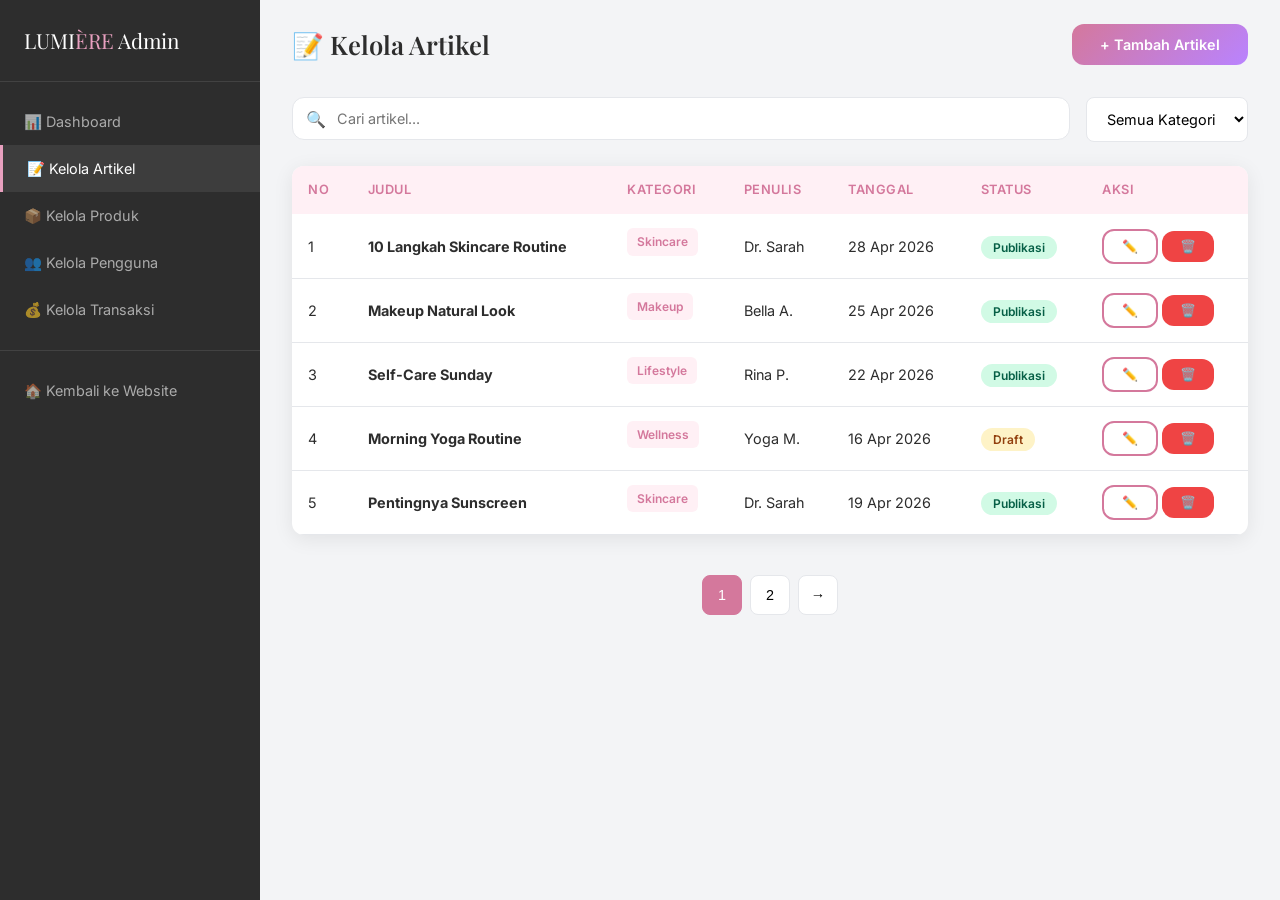
==== admin/manage-articles.html @ 031a207d "page admin artikel, product, transasksi, user" ====
<!DOCTYPE html>
<html lang="id">
<head>
  <meta charset="UTF-8">
  <meta name="viewport" content="width=device-width, initial-scale=1.0">
  <title>Kelola Artikel - LUMIÈRE Admin</title>
  <link rel="stylesheet" href="../css/style.css">
</head>
<body>
  <div class="admin-layout">
    <aside class="sidebar">
      <div class="sidebar-logo">LUMI<span>ÈRE</span> Admin</div>
      <ul class="sidebar-menu">
        <li><a href="dashboard.html">📊 Dashboard</a></li>
        <li><a href="manage-articles.html" class="active">📝 Kelola Artikel</a></li>
        <li><a href="manage-products.html">📦 Kelola Produk</a></li>
        <li><a href="manage-users.html">👥 Kelola Pengguna</a></li>
        <li><a href="manage-transactions.html">💰 Kelola Transaksi</a></li>
        <li class="logout"><a href="../index.html">🏠 Kembali ke Website</a></li>
      </ul>
    </aside>
    <main class="admin-main">
      <div class="admin-topbar">
        <h1>📝 Kelola Artikel</h1>
        <button class="btn btn-primary" onclick="openModal('articleModal')">+ Tambah Artikel</button>
      </div>

      <div class="flex gap-16 mb-24 flex-wrap">
        <div class="search-bar flex-1 max-w-100"><input type="text" placeholder="Cari artikel..."></div>
        <select class="form-control w-auto" title="Filter Kategori"><option>Semua Kategori</option><option>Skincare</option><option>Makeup</option><option>Lifestyle</option><option>Wellness</option></select>
      </div>

      <div class="table-wrap">
        <table>
          <thead><tr><th>No</th><th>Judul</th><th>Kategori</th><th>Penulis</th><th>Tanggal</th><th>Status</th><th>Aksi</th></tr></thead>
          <tbody>
            <tr class="searchable"><td>1</td><td><strong>10 Langkah Skincare Routine</strong></td><td><span class="card-tag">Skincare</span></td><td>Dr. Sarah</td><td>28 Apr 2026</td><td><span class="status status-success">Publikasi</span></td><td><button class="btn btn-sm btn-secondary" onclick="openModal('articleModal')">✏️</button> <button class="btn btn-sm btn-danger">🗑️</button></td></tr>
            <tr class="searchable"><td>2</td><td><strong>Makeup Natural Look</strong></td><td><span class="card-tag">Makeup</span></td><td>Bella A.</td><td>25 Apr 2026</td><td><span class="status status-success">Publikasi</span></td><td><button class="btn btn-sm btn-secondary" onclick="openModal('articleModal')">✏️</button> <button class="btn btn-sm btn-danger">🗑️</button></td></tr>
            <tr class="searchable"><td>3</td><td><strong>Self-Care Sunday</strong></td><td><span class="card-tag">Lifestyle</span></td><td>Rina P.</td><td>22 Apr 2026</td><td><span class="status status-success">Publikasi</span></td><td><button class="btn btn-sm btn-secondary" onclick="openModal('articleModal')">✏️</button> <button class="btn btn-sm btn-danger">🗑️</button></td></tr>
            <tr class="searchable"><td>4</td><td><strong>Morning Yoga Routine</strong></td><td><span class="card-tag">Wellness</span></td><td>Yoga M.</td><td>16 Apr 2026</td><td><span class="status status-warning">Draft</span></td><td><button class="btn btn-sm btn-secondary" onclick="openModal('articleModal')">✏️</button> <button class="btn btn-sm btn-danger">🗑️</button></td></tr>
            <tr class="searchable"><td>5</td><td><strong>Pentingnya Sunscreen</strong></td><td><span class="card-tag">Skincare</span></td><td>Dr. Sarah</td><td>19 Apr 2026</td><td><span class="status status-success">Publikasi</span></td><td><button class="btn btn-sm btn-secondary" onclick="openModal('articleModal')">✏️</button> <button class="btn btn-sm btn-danger">🗑️</button></td></tr>
          </tbody>
        </table>
      </div>
      <div class="pagination"><button class="page-btn active">1</button><button class="page-btn">2</button><button class="page-btn">→</button></div>
    </main>
  </div>

  <!-- Modal -->
  <div class="modal-overlay" id="articleModal">
    <div class="modal">
      <div class="modal-header"><h3>Tambah / Edit Artikel</h3><button class="modal-close" onclick="closeModal('articleModal')">×</button></div>
      <div class="form-group"><label>Judul Artikel</label><input type="text" class="form-control" placeholder="Masukkan judul artikel"></div>
      <div class="form-group"><label>Kategori</label><select class="form-control" title="Pilih kategori artikel"><option>Skincare</option><option>Makeup</option><option>Lifestyle</option><option>Wellness</option></select></div>
      <div class="form-group"><label>Konten</label><textarea class="form-control" rows="6" placeholder="Tulis konten artikel..."></textarea></div>
      <div class="form-group"><label>Gambar Cover</label><input type="file" class="form-control" title="Pilih gambar cover"></div>
      <div class="form-group"><label>Status</label><select class="form-control" title="Pilih status artikel"><option>Publikasi</option><option>Draft</option></select></div>
      <div class="flex gap-12 justify-end"><button class="btn btn-secondary" onclick="closeModal('articleModal')">Batal</button><button class="btn btn-primary" onclick="closeModal('articleModal');showToast('Artikel berhasil disimpan!')">Simpan</button></div>
    </div>
  </div>

  <script src="../js/main.js"></script>
</body>
</html>
---- css/style.css ----
@import url('https://fonts.googleapis.com/css2?family=Playfair+Display:wght@400;500;600;700&family=Inter:wght@300;400;500;600;700&display=swap');

:root {
  --pink: #E8A0BF; --pink-light: #FFF0F5; --pink-dark: #D4789C;
  --mauve: #B983FF; --mauve-light: #E8D5FF;
  --gold: #D4A574; --gold-light: #F5E6D3;
  --cream: #FFF8F5; --white: #FFFFFF;
  --dark: #2D2D2D; --gray: #6B7280; --gray-light: #F3F4F6; --border: #E5E7EB;
  --font-heading: 'Playfair Display', serif;
  --font-body: 'Inter', sans-serif;
  --shadow: 0 4px 20px rgba(0,0,0,0.08);
  --shadow-lg: 0 10px 40px rgba(0,0,0,0.12);
  --radius: 12px; --radius-sm: 8px;
  --transition: all 0.3s ease;
}

* { margin:0; padding:0; box-sizing:border-box; }
html { scroll-behavior:smooth; }
body { font-family:var(--font-body); color:var(--dark); background:var(--cream); line-height:1.6; }
a { text-decoration:none; color:inherit; }
img { max-width:100%; display:block; }
h1,h2,h3,h4 { font-family:var(--font-heading); font-weight:600; line-height:1.3; }
.container { max-width:1200px; margin:0 auto; padding:0 20px; }

/* NAVBAR */
.navbar { background:rgba(255,255,255,0.95); -webkit-backdrop-filter:blur(10px); backdrop-filter:blur(10px); position:sticky; top:0; z-index:1000; border-bottom:1px solid var(--border); padding:16px 0; transition:var(--transition); }
.navbar .container { display:flex; align-items:center; justify-content:space-between; }
.nav-logo { font-family:var(--font-heading); font-size:1.6rem; font-weight:700; color:var(--pink-dark); }
.nav-logo span { color:var(--mauve); }
.nav-links { display:flex; gap:28px; align-items:center; list-style:none; }
.nav-links a { font-size:0.9rem; font-weight:500; color:var(--gray); transition:var(--transition); position:relative; }
.nav-links a:hover, .nav-links a.active { color:var(--pink-dark); }
.nav-links a.active::after { content:''; position:absolute; bottom:-4px; left:0; width:100%; height:2px; background:var(--pink-dark); border-radius:2px; }
.nav-actions { display:flex; gap:16px; align-items:center; }
.nav-cart { position:relative; font-size:1.2rem; cursor:pointer; }
.nav-cart .badge { position:absolute; top:-8px; right:-8px; background:var(--pink-dark); color:#fff; font-size:0.65rem; width:18px; height:18px; border-radius:50%; display:flex; align-items:center; justify-content:center; }
.hamburger { display:none; flex-direction:column; gap:5px; cursor:pointer; background:none; border:none; margin-right:16px; }
.hamburger span { width:24px; height:2px; background:var(--dark); transition:var(--transition); }

/* BUTTONS */
.btn { display:inline-flex; align-items:center; gap:8px; padding:12px 28px; border-radius:var(--radius); font-family:var(--font-body); font-size:0.9rem; font-weight:600; cursor:pointer; transition:var(--transition); border:none; }
.btn-primary { background:linear-gradient(135deg,var(--pink-dark),var(--mauve)); color:#fff; }
.btn-primary:hover { transform:translateY(-2px); box-shadow:0 8px 25px rgba(212,120,156,0.4); }
.btn-secondary { background:var(--white); color:var(--pink-dark); border:2px solid var(--pink-dark); }
.btn-secondary:hover { background:var(--pink-light); }
.btn-gold { background:linear-gradient(135deg,var(--gold),#C4956A); color:#fff; }
.btn-gold:hover { transform:translateY(-2px); box-shadow:0 8px 25px rgba(212,165,116,0.4); }
.btn-sm { padding:8px 18px; font-size:0.8rem; }
.btn-danger { background:#EF4444; color:#fff; }
.btn-danger:hover { background:#DC2626; }

/* SECTION COMMON */
.section { padding:80px 0; }
.section-header { text-align:center; margin-bottom:50px; }
.section-header h2 { font-size:2.2rem; margin-bottom:12px; }
.section-header p { color:var(--gray); max-width:600px; margin:0 auto; }
.section-header .line { width:60px; height:3px; background:linear-gradient(90deg,var(--pink-dark),var(--mauve)); margin:16px auto 0; border-radius:3px; }

/* LANDING PAGE / HERO */
.hero { padding:80px 0; background:linear-gradient(135deg,var(--pink-light) 0%,var(--white) 50%,var(--mauve-light) 100%); position:relative; overflow:hidden; }
.hero .container { display:flex; align-items:center; gap:60px; }
.hero-content { flex:1; }
.hero-badge { display:inline-block; background:var(--gold-light); color:var(--gold); padding:6px 16px; border-radius:20px; font-size:0.8rem; font-weight:600; margin-bottom:20px; }
.hero h1 { font-size:3.2rem; margin-bottom:16px; }
.hero h1 span { color:var(--pink-dark); }
.hero p { color:var(--gray); font-size:1.05rem; margin-bottom:32px; max-width:480px; }
.hero-btns { display:flex; gap:16px; }
.hero-image { flex:1; position:relative; }
.hero-image img { border-radius:20px; box-shadow:var(--shadow-lg); }
.hero-float { position:absolute; background:var(--white); padding:14px 20px; border-radius:var(--radius); box-shadow:var(--shadow); animation:float 3s ease-in-out infinite; }
.hero-float.f1 { top:20px; right:-20px; }
.hero-float.f2 { bottom:30px; left:-20px; animation-delay:1.5s; }

@keyframes float { 0%,100%{transform:translateY(0)} 50%{transform:translateY(-10px)} }

/* LANDING PAGE / KATEGORI */
.card-center { text-align: center; padding: 32px 20px; }
.card-icon-xl { font-size: 2.5rem; margin-bottom: 12px; }

/* LANDING PAGE / PRODUK UNGGULAN */
.flex-between-center { display: flex; justify-content: space-between; align-items: center; margin-top: 12px; }

/* LANDING PAGE / ARTIKEL TERBARU */
.flex-between-gray { display: flex; justify-content: space-between; color: var(--gray); font-size: 0.8rem; margin-top: 8px; }

/* LANDING PAGE / BLOK UMUM */
.bg-white { background: var(--white); }
.text-pink { color: var(--pink); }

/* LANDING PAGE / PROMO BANNER */
.promo-banner { background: linear-gradient(135deg, var(--pink-dark), var(--mauve)); color: #fff; text-align: center; }
.promo-banner-title { color: #fff; font-size: 2.4rem; margin-bottom: 12px; }
.promo-banner-text { color: rgba(255,255,255,0.85); max-width: 500px; margin: 0 auto 28px; font-size: 1.05rem; }

/* LANDING PAGE / NEWSLETTER */
.newsletter-form { display: flex; gap: 12px; max-width: 480px; margin: 0 auto; }
.newsletter-copy { color: var(--gray); max-width: 460px; margin: 12px auto 28px; }

/* CARDS */
.card { background:var(--white); border-radius:var(--radius); overflow:hidden; box-shadow:var(--shadow); transition:var(--transition); }
.card:hover { transform:translateY(-6px); box-shadow:var(--shadow-lg); }
.card-img { width:100%; height:220px; object-fit:cover; }
.card-body { padding:20px; }
.card-tag { display:inline-block; background:var(--pink-light); color:var(--pink-dark); padding:4px 10px; border-radius:6px; font-size:0.75rem; font-weight:600; margin-bottom:8px; }
.card-title { font-size:1.1rem; margin-bottom:8px; }
.card-text { color:var(--gray); font-size:0.85rem; margin-bottom:12px; }
.card-price { font-family:var(--font-heading); font-size:1.2rem; color:var(--pink-dark); font-weight:700; }
.card-price .old { text-decoration:line-through; color:var(--gray); font-size:0.9rem; font-weight:400; margin-left:8px; }

/* GRID */
.grid-2 { display:grid; grid-template-columns:repeat(2,1fr); gap:24px; }
.grid-3 { display:grid; grid-template-columns:repeat(3,1fr); gap:24px; }
.grid-4 { display:grid; grid-template-columns:repeat(4,1fr); gap:24px; }

/* FOOTER */
.footer { background:var(--dark); color:rgba(255,255,255,0.7); padding:60px 0 30px; }
.footer-grid { display:grid; grid-template-columns:2fr 1fr 1fr 1fr; gap:40px; margin-bottom:40px; }
.footer-brand { font-family:var(--font-heading); font-size:1.4rem; color:#fff; margin-bottom:12px; }
.footer h4 { color:#fff; margin-bottom:16px; font-size:1rem; }
.footer ul { list-style:none; }
.footer ul li { margin-bottom:10px; }
.footer ul a { transition:var(--transition); font-size:0.9rem; }
.footer ul a:hover { color:var(--pink); }
.footer-bottom { border-top:1px solid rgba(255,255,255,0.1); padding-top:24px; text-align:center; font-size:0.85rem; }

/* CATEGORY PILLS */
.categories { display:flex; gap:12px; flex-wrap:wrap; margin-bottom:32px; justify-content:center; }
.cat-pill { padding:8px 20px; border-radius:20px; border:1.5px solid var(--border); font-size:0.85rem; font-weight:500; cursor:pointer; transition:var(--transition); background:var(--white); }
.cat-pill:hover, .cat-pill.active { background:var(--pink-dark); color:#fff; border-color:var(--pink-dark); }

/* FORM ELEMENTS */
.form-group { margin-bottom:20px; }
.form-group label { display:block; font-size:0.85rem; font-weight:600; margin-bottom:6px; color:var(--dark); }
.form-control { width:100%; padding:12px 16px; border:1.5px solid var(--border); border-radius:var(--radius-sm); font-family:var(--font-body); font-size:0.9rem; transition:var(--transition); background:var(--white); }
.form-control:focus { outline:none; border-color:var(--pink-dark); box-shadow:0 0 0 3px rgba(212,120,156,0.15); }
textarea.form-control { min-height:120px; resize:vertical; }
select.form-control { cursor:pointer; }

/* TABLE */
.table-wrap { overflow-x:auto; background:var(--white); border-radius:var(--radius); box-shadow:var(--shadow); }
table { width:100%; border-collapse:collapse; }
thead { background:var(--pink-light); }
th { padding:14px 16px; text-align:left; font-size:0.8rem; font-weight:600; color:var(--pink-dark); text-transform:uppercase; letter-spacing:0.5px; }
td { padding:14px 16px; border-bottom:1px solid var(--border); font-size:0.9rem; }
tr:hover { background:var(--gray-light); }

/* BADGES / STATUS */
.status { padding:4px 12px; border-radius:20px; font-size:0.75rem; font-weight:600; }
.status-success { background:#D1FAE5; color:#065F46; }
.status-warning { background:#FEF3C7; color:#92400E; }
.status-danger { background:#FEE2E2; color:#991B1B; }
.status-info { background:#DBEAFE; color:#1E40AF; }

/* BREADCRUMB */
.breadcrumb { display:flex; gap:8px; align-items:center; font-size:0.85rem; color:var(--gray); padding:20px 0; }
.breadcrumb a:hover { color:var(--pink-dark); }
.breadcrumb span { color:var(--pink-dark); font-weight:500; }

/* PAGINATION */
.pagination { display:flex; gap:8px; justify-content:center; margin-top:40px; }
.page-btn { width:40px; height:40px; display:flex; align-items:center; justify-content:center; border-radius:var(--radius-sm); border:1.5px solid var(--border); font-size:0.9rem; font-weight:500; cursor:pointer; transition:var(--transition); background:var(--white); }
.page-btn:hover, .page-btn.active { background:var(--pink-dark); color:#fff; border-color:var(--pink-dark); }

/* ADMIN LAYOUT */
.admin-layout { display:flex; min-height:100vh; }
.sidebar { width:260px; background:var(--dark); color:#fff; padding:24px 0; position:fixed; height:100vh; overflow-y:auto; }
.sidebar-logo { padding:0 24px 24px; font-family:var(--font-heading); font-size:1.3rem; border-bottom:1px solid rgba(255,255,255,0.1); }
.sidebar-logo span { color:var(--pink); }
.sidebar-menu { list-style:none; padding:16px 0; }
.sidebar-menu li a { display:flex; align-items:center; gap:12px; padding:12px 24px; color:rgba(255,255,255,0.6); font-size:0.9rem; transition:var(--transition); }
.sidebar-menu li a:hover, .sidebar-menu li a.active { color:#fff; background:rgba(255,255,255,0.08); border-left:3px solid var(--pink); }
.admin-main { flex:1; margin-left:260px; padding:24px 32px; background:var(--gray-light); min-height:100vh; }
.admin-topbar { display:flex; justify-content:space-between; align-items:center; margin-bottom:32px; }
.admin-topbar h1 { font-size:1.6rem; }

/* STAT CARDS */
.stat-card { background:var(--white); border-radius:var(--radius); padding:24px; box-shadow:var(--shadow); }
.stat-card .icon { width:48px; height:48px; border-radius:var(--radius-sm); display:flex; align-items:center; justify-content:center; font-size:1.3rem; margin-bottom:16px; }
.stat-card .icon.pink { background:var(--pink-light); color:var(--pink-dark); }
.stat-card .icon.mauve { background:var(--mauve-light); color:var(--mauve); }
.stat-card .icon.gold { background:var(--gold-light); color:var(--gold); }
.stat-card .icon.green { background:#D1FAE5; color:#065F46; }
.stat-card .value { font-family:var(--font-heading); font-size:1.8rem; font-weight:700; }
.stat-card .label { color:var(--gray); font-size:0.85rem; margin-top:4px; }

/* CART / CHECKOUT */
.cart-item { display:flex; gap:20px; align-items:center; background:var(--white); padding:20px; border-radius:var(--radius); margin-bottom:16px; box-shadow:var(--shadow); }
.cart-item img { width:100px; height:100px; object-fit:cover; border-radius:var(--radius-sm); }
.cart-info { flex:1; }
.cart-info h4 { margin-bottom:4px; }
.cart-info p { color:var(--gray); font-size:0.85rem; }
.cart-qty { display:flex; align-items:center; gap:12px; }
.cart-qty button { width:32px; height:32px; border-radius:50%; border:1.5px solid var(--border); background:var(--white); cursor:pointer; font-size:1rem; transition:var(--transition); }
.cart-qty button:hover { background:var(--pink-light); border-color:var(--pink-dark); }
.cart-remove { color:#EF4444; cursor:pointer; font-size:1.1rem; }

.order-summary { background:var(--white); border-radius:var(--radius); padding:28px; box-shadow:var(--shadow); position:sticky; top:100px; }
.order-summary h3 { margin-bottom:20px; }
.summary-row { display:flex; justify-content:space-between; padding:10px 0; font-size:0.9rem; }
.summary-row.total { border-top:2px solid var(--border); margin-top:8px; padding-top:16px; font-weight:700; font-size:1.1rem; }

/* SEARCH */
.search-bar { position:relative; max-width:400px; }
.search-bar input { width:100%; padding:12px 16px 12px 44px; border:1.5px solid var(--border); border-radius:var(--radius); font-family:var(--font-body); font-size:0.9rem; background:var(--white); }
.search-bar input:focus { outline:none; border-color:var(--pink-dark); }
.search-bar::before { content:'🔍'; position:absolute; left:14px; top:50%; transform:translateY(-50%); font-size:1rem; }

/* RATING */
.rating { color:#F59E0B; font-size:0.9rem; letter-spacing:2px; }

/* MODAL */
.modal-overlay { position:fixed; inset:0; background:rgba(0,0,0,0.5); z-index:2000; display:none; align-items:center; justify-content:center; }
.modal-overlay.show { display:flex; }
.modal { background:var(--white); border-radius:var(--radius); padding:32px; max-width:500px; width:90%; max-height:80vh; overflow-y:auto; }
.modal-header { display:flex; justify-content:space-between; align-items:center; margin-bottom:24px; }
.modal-close { background:none; border:none; font-size:1.5rem; cursor:pointer; color:var(--gray); }

/* TOAST */
.toast { position:fixed; top:24px; right:24px; background:var(--white); border-left:4px solid var(--pink-dark); padding:16px 24px; border-radius:var(--radius-sm); box-shadow:var(--shadow-lg); z-index:3000; transform:translateX(120%); transition:var(--transition); }
.toast.show { transform:translateX(0); }

/* DETAIL PRODUK / HELPERS UMUM */
.w-45 { width: 45%; }
.object-cover { object-fit: cover; }
.card-featured-body { padding: 32px; display: flex; flex-direction: column; justify-content: center; }
.d-none { display: none; }
.text-pink-dark { color: var(--pink-dark); }
.fs-08 { font-size: 0.8rem; }
.fw-600 { font-weight: 600; }
.mt-12 { margin-top: 12px; }
.mt-20 { margin-top: 20px; }
.mt-60 { margin-top: 60px; }
.ml-8 { margin-left: 8px; }
.mb-8 { margin-bottom: 8px; }
.p-16 { padding: 16px; }
.p-20 { padding: 20px; }
.checkout-grid { display: grid; grid-template-columns: 1fr 380px; gap: 32px; align-items: start; }
.grid-detail { display: grid; grid-template-columns: 1fr 1fr; gap: 48px; align-items: start; margin-top: 20px; }
.progress-steps { display: flex; justify-content: center; gap: 40px; margin: 24px 0 40px; }
.progress-step { text-align: center; }
.option-list { display: flex; flex-direction: column; gap: 12px; }
.option-card { display: flex; align-items: center; gap: 16px; padding: 16px; border: 2px solid var(--border); border-radius: var(--radius-sm); cursor: pointer; }
.option-card.active { border-color: var(--pink-dark); background: var(--pink-light); }
.option-radio { accent-color: var(--pink-dark); }
.checkout-summary-items { margin: 16px 0; padding: 12px 0; border-bottom: 1px solid var(--border); }
.checkout-summary-item { display: flex; gap: 12px; margin-bottom: 12px; }
.checkout-summary-item:last-child { margin-bottom: 0; }
.checkout-summary-item img { width: 50px; height: 50px; object-fit: cover; border-radius: 6px; }
.checkout-summary-title { font-size: 0.85rem; font-weight: 600; }
.checkout-summary-meta { font-size: 0.8rem; color: var(--gray); }
.detail-image { border-radius: var(--radius); width: 100%; box-shadow: var(--shadow); }
.thumbs-row { display: flex; gap: 12px; margin-top: 16px; }
.thumb-img { width: 80px; height: 80px; object-fit: cover; border-radius: 8px; cursor: pointer; border: 2px solid transparent; }
.thumb-img.active { border-color: var(--pink-dark); }
.detail-tag { margin-bottom: 12px; }
.detail-title { font-size: 2rem; margin-bottom: 8px; }
.detail-rating { margin-bottom: 12px; }
.detail-rating-note { color: var(--gray); font-size: 0.85rem; }
.detail-price-lg { font-size: 1.6rem; margin-bottom: 20px; }
.detail-description { color: var(--gray); line-height: 1.8; margin-bottom: 24px; }
.detail-stats { display: flex; gap: 16px; flex-wrap: wrap; margin-bottom: 24px; }
.detail-stat { background: var(--gray-light); padding: 12px 20px; border-radius: var(--radius-sm); text-align: center; flex: 1; min-width: 120px; }
.detail-stat-value { font-weight: 600; }
.detail-stat-label { font-size: 0.8rem; color: var(--gray); }
.detail-actions { display: flex; gap: 12px; margin-bottom: 32px; }
.detail-section { border-top: 1px solid var(--border); padding-top: 20px; }
.detail-chips { display: flex; flex-wrap: wrap; gap: 8px; }
.chip { background: var(--gray-light); padding: 6px 14px; border-radius: 20px; font-size: 0.8rem; }
.reviews-section { margin-top: 60px; }
.review-list { display: flex; flex-direction: column; gap: 16px; }
.review-card { padding: 20px; }
.review-header { display: flex; justify-content: space-between; margin-bottom: 8px; }
.review-date { color: var(--gray); font-size: 0.8rem; }
.footer-copy { margin-top: 8px; font-size: 0.9rem; }

/* TRANSACTION HISTORY / RIWAYAT */
.history-filters { display: flex; gap: 12px; margin-bottom: 24px; flex-wrap: wrap; }
.history-list { display: flex; flex-direction: column; gap: 16px; }
.order-card { padding: 24px; }
.order-header { display: flex; justify-content: space-between; align-items: center; margin-bottom: 16px; flex-wrap: wrap; gap: 8px; }
.order-title { font-weight: 600; }
.order-date { color: var(--gray); font-size: 0.85rem; }
.order-items { display: flex; gap: 16px; flex-wrap: wrap; padding: 16px 0; border-top: 1px solid var(--border); border-bottom: 1px solid var(--border); }
.order-item { display: flex; gap: 12px; align-items: center; }
.order-item img { width: 56px; height: 56px; object-fit: cover; border-radius: 8px; }
.order-item-name { font-weight: 500; font-size: 0.9rem; }
.order-item-meta { color: var(--gray); font-size: 0.8rem; }
.order-summary-row { display: flex; justify-content: space-between; align-items: center; margin-top: 16px; }
.order-actions { display: flex; gap: 8px; }

/* RESPONSIVE */
@media(max-width:992px) {
  .grid-4 { grid-template-columns:repeat(2,1fr); }
  .hero .container { flex-direction:column; text-align:center; }
  .hero p { margin:0 auto 32px; }
  .hero-btns { justify-content:center; }
  .footer-grid { grid-template-columns:repeat(2,1fr); }
  .sidebar { transform:translateX(-100%); z-index:1001; }
  .sidebar.open { transform:translateX(0); }
  .admin-main { margin-left:0; }
}
@media(max-width:768px) {
  .grid-3, .grid-2 { grid-template-columns:1fr; }
  .nav-links { display:none; }
  .hamburger { display:flex; }
  .hero h1 { font-size:2.2rem; }
}

/* PAGE HELPERS: ADMIN */
.sidebar-menu li.logout {
  border-top: 1px solid rgba(255,255,255,0.1);
  margin-top: 16px;
  padding-top: 16px;
}

.admin-welcome {
  color: var(--gray);
  font-size: 0.9rem;
}

.admin-date {
  display: flex;
  align-items: center;
  gap: 12px;
}

.admin-date span {
  font-size: 0.9rem;
}

.admin-avatar {
  width: 40px;
  height: 40px;
  border-radius: 50%;
  background: var(--pink-light);
  display: flex;
  align-items: center;
  justify-content: center;
}

.mb-32 {
  margin-bottom: 32px;
}

.p-24 {
  padding: 24px;
}

.flex-between {
  display: flex;
  justify-content: space-between;
  align-items: center;
  margin-bottom: 20px;
}

.link-primary {
  color: var(--pink-dark);
  font-size: 0.85rem;
  font-weight: 600;
}

.no-shadow {
  box-shadow: none;
}

.flex-column {
  display: flex;
  flex-direction: column;
  gap: 16px;
}

.product-item {
  display: flex;
  gap: 12px;
  align-items: center;
}

.product-img {
  width: 48px;
  height: 48px;
  object-fit: cover;
  border-radius: 8px;
}

.product-info {
  flex: 1;
}

.product-name {
  font-weight: 600;
  font-size: 0.9rem;
}

.product-sales {
  color: var(--gray);
  font-size: 0.8rem;
}

.price-primary {
  color: var(--pink-dark);
}

.mb-20 {
  margin-bottom: 20px;
}

.chart-container {
  display: flex;
  align-items: flex-end;
  gap: 12px;
  height: 200px;
  padding: 20px 0;
}

.chart-bar {
  flex: 1;
  text-align: center;
}

.chart-bar div {
  background: linear-gradient(to top, var(--pink-dark), var(--pink));
  border-radius: 6px 6px 0 0;
  margin-bottom: 8px;
}

.height-45 { height: 45%; }
.height-60 { height: 60%; }
.height-75 { height: 75%; }
.height-85 { height: 85%; }
.height-100 { height: 100%; }

.mauve-bg { background: linear-gradient(to top, var(--pink-dark), var(--mauve)) !important; }

/* SHARED UTILITY CLASSES */
.flex { display: flex; }
.gap-12 { gap: 12px; }
.gap-16 { gap: 16px; }
.mb-24 { margin-bottom: 24px; }
.flex-wrap { flex-wrap: wrap; }
.flex-1 { flex: 1; }
.max-w-100 { max-width: 100%; }
.w-auto { width: auto; }
.justify-end { justify-content: flex-end; }
.align-center { align-items: center; }
.text-gray { color: var(--gray); }
.fs-085 { font-size: 0.85rem; }
.mt-4 { margin-top: 4px; }
.mb-12 { margin-bottom: 12px; }
.mb-16 { margin-bottom: 16px; }
.pb-16 { padding-bottom: 16px; }
.border-bottom { border-bottom: 1px solid var(--border); }
.img-40 { width: 40px; height: 40px; object-fit: cover; border-radius: 8px; }
.img-50 { width: 50px; height: 50px; object-fit: cover; border-radius: 8px; }

/* SHARED UTILITY CLASSES: EXTENDED */
.fs-09 { font-size: 0.9rem; }
.border-top { border-top: 1px solid var(--border); }
.pt-12 { padding-top: 12px; }
.text-dark { color: var(--dark); }

.select-sm { padding: 4px 8px; font-size: 0.75rem; }

.avatar { width: 36px; height: 36px; border-radius: 50%; display: flex; align-items: center; justify-content: center; }
.avatar-pink { background: var(--pink-light); }
.avatar-mauve { background: var(--mauve-light); }
.avatar-gold { background: var(--gold-light); }

.pt-40 { padding-top: 40px; }
.mb-30 { margin-bottom: 30px; }
.mb-32 { margin-bottom: 32px; }
.fs-24 { font-size: 2.4rem; }
.w-100 { width: 100%; }
.justify-center { justify-content: center; }
.text-center { text-align: center; }
.gap-40 { gap: 40px; }
.m-24-0-40 { margin: 24px 0 40px; }
.grid-checkout { display: grid; grid-template-columns: 1fr 380px; gap: 32px; align-items: start; }
.p-28 { padding: 28px; }
.mb-24 { margin-bottom: 24px; }
.step-circle { width: 36px; height: 36px; border-radius: 50%; display: flex; align-items: center; justify-content: center; margin: 0 auto 8px; }
.step-active { background: var(--pink-dark); color: #fff; }
.step-inactive { background: var(--border); color: var(--gray); }
.grid-cart { display: grid; grid-template-columns: 1fr 360px; gap: 32px; align-items: start; }
.qty-text { font-weight: 600; min-width: 20px; text-align: center; }
.discount-green { color: #059669; }
.mt-16 { margin-top: 16px; }
.mb-12 { margin-bottom: 12px; }
.card-featured { display: flex; margin-bottom: 32px; overflow: hidden; }
.card-featured img { width: 45%; object-fit: cover; }
.card-featured-body { padding: 32px; display: flex; flex-direction: column; justify-content: center; }
.fs-16 { font-size: 1.6rem; }
.m-12-0 { margin: 12px 0; }
.fs-095 { font-size: 0.95rem; }
.mb-16 { margin-bottom: 16px; }
.flex-meta { display: flex; gap: 16px; color: var(--gray); font-size: 0.85rem; }
.filter-bar { display: flex; justify-content: space-between; align-items: center; flex-wrap: wrap; gap: 16px; margin-bottom: 24px; }
.mb-0 { margin-bottom: 0; }

.chart-label {
  font-size: 0.75rem;
  color: var(--gray);
}
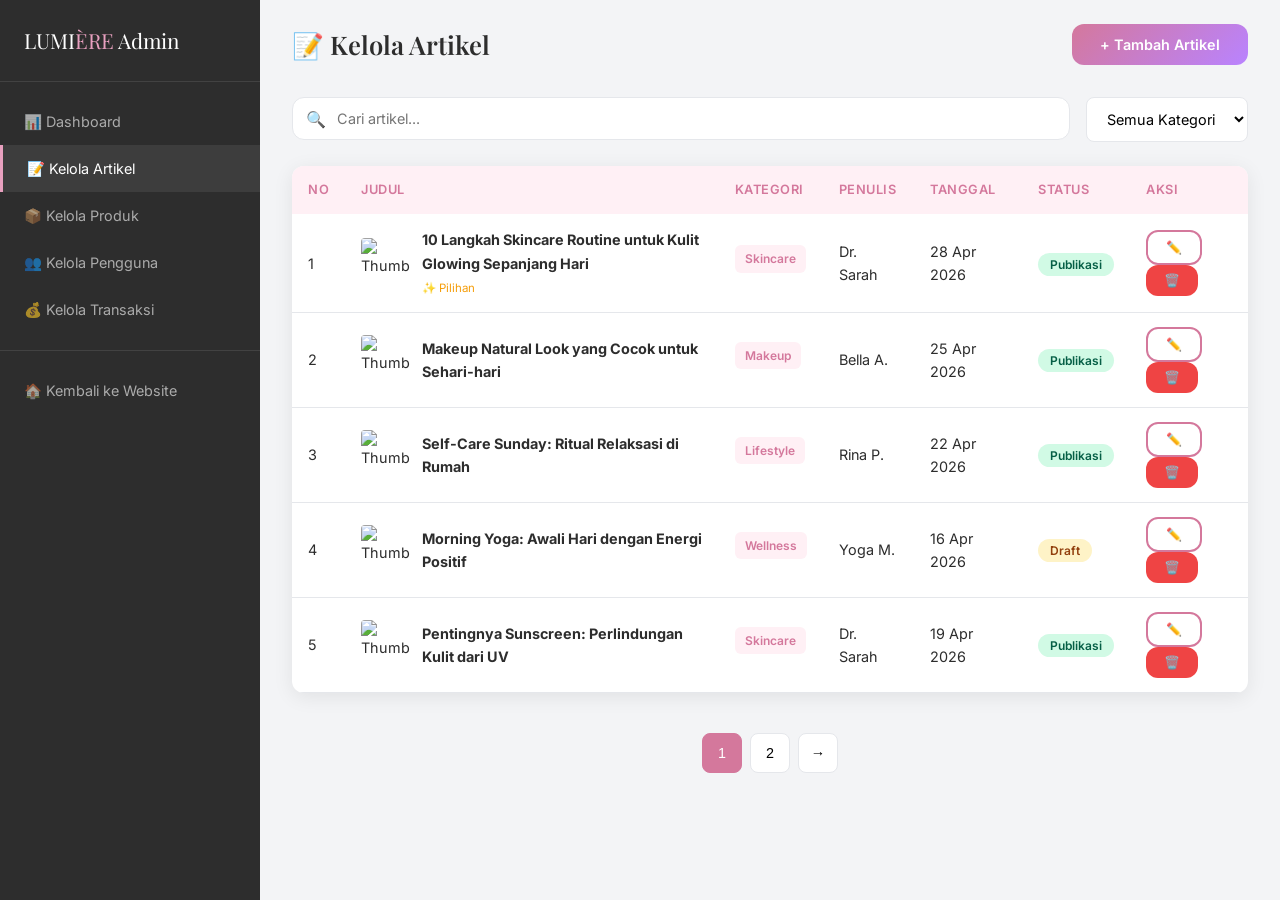
==== commit 3ea148f7: "Penyesuaian form pengisian untuk kelola artikel halaman admin" ====
--- a/admin/manage-articles.html
+++ b/admin/manage-articles.html
@@ -22,7 +22,7 @@
     <main class="admin-main">
       <div class="admin-topbar">
         <h1>📝 Kelola Artikel</h1>
-        <button class="btn btn-primary" onclick="openModal('articleModal')">+ Tambah Artikel</button>
+        <button class="btn btn-primary" onclick="openAddModal()">+ Tambah Artikel</button>
       </div>
 
       <div class="flex gap-16 mb-24 flex-wrap">
@@ -33,12 +33,8 @@
       <div class="table-wrap">
         <table>
           <thead><tr><th>No</th><th>Judul</th><th>Kategori</th><th>Penulis</th><th>Tanggal</th><th>Status</th><th>Aksi</th></tr></thead>
-          <tbody>
-            <tr class="searchable"><td>1</td><td><strong>10 Langkah Skincare Routine</strong></td><td><span class="card-tag">Skincare</span></td><td>Dr. Sarah</td><td>28 Apr 2026</td><td><span class="status status-success">Publikasi</span></td><td><button class="btn btn-sm btn-secondary" onclick="openModal('articleModal')">✏️</button> <button class="btn btn-sm btn-danger">🗑️</button></td></tr>
-            <tr class="searchable"><td>2</td><td><strong>Makeup Natural Look</strong></td><td><span class="card-tag">Makeup</span></td><td>Bella A.</td><td>25 Apr 2026</td><td><span class="status status-success">Publikasi</span></td><td><button class="btn btn-sm btn-secondary" onclick="openModal('articleModal')">✏️</button> <button class="btn btn-sm btn-danger">🗑️</button></td></tr>
-            <tr class="searchable"><td>3</td><td><strong>Self-Care Sunday</strong></td><td><span class="card-tag">Lifestyle</span></td><td>Rina P.</td><td>22 Apr 2026</td><td><span class="status status-success">Publikasi</span></td><td><button class="btn btn-sm btn-secondary" onclick="openModal('articleModal')">✏️</button> <button class="btn btn-sm btn-danger">🗑️</button></td></tr>
-            <tr class="searchable"><td>4</td><td><strong>Morning Yoga Routine</strong></td><td><span class="card-tag">Wellness</span></td><td>Yoga M.</td><td>16 Apr 2026</td><td><span class="status status-warning">Draft</span></td><td><button class="btn btn-sm btn-secondary" onclick="openModal('articleModal')">✏️</button> <button class="btn btn-sm btn-danger">🗑️</button></td></tr>
-            <tr class="searchable"><td>5</td><td><strong>Pentingnya Sunscreen</strong></td><td><span class="card-tag">Skincare</span></td><td>Dr. Sarah</td><td>19 Apr 2026</td><td><span class="status status-success">Publikasi</span></td><td><button class="btn btn-sm btn-secondary" onclick="openModal('articleModal')">✏️</button> <button class="btn btn-sm btn-danger">🗑️</button></td></tr>
+          <tbody id="articleTableBody">
+            <!-- Data will be rendered here dynamically -->
           </tbody>
         </table>
       </div>
@@ -48,17 +44,209 @@
 
   <!-- Modal -->
   <div class="modal-overlay" id="articleModal">
-    <div class="modal">
+    <div class="modal" style="width: 800px; max-width: 95%;">
       <div class="modal-header"><h3>Tambah / Edit Artikel</h3><button class="modal-close" onclick="closeModal('articleModal')">×</button></div>
-      <div class="form-group"><label>Judul Artikel</label><input type="text" class="form-control" placeholder="Masukkan judul artikel"></div>
-      <div class="form-group"><label>Kategori</label><select class="form-control" title="Pilih kategori artikel"><option>Skincare</option><option>Makeup</option><option>Lifestyle</option><option>Wellness</option></select></div>
-      <div class="form-group"><label>Konten</label><textarea class="form-control" rows="6" placeholder="Tulis konten artikel..."></textarea></div>
-      <div class="form-group"><label>Gambar Cover</label><input type="file" class="form-control" title="Pilih gambar cover"></div>
-      <div class="form-group"><label>Status</label><select class="form-control" title="Pilih status artikel"><option>Publikasi</option><option>Draft</option></select></div>
-      <div class="flex gap-12 justify-end"><button class="btn btn-secondary" onclick="closeModal('articleModal')">Batal</button><button class="btn btn-primary" onclick="closeModal('articleModal');showToast('Artikel berhasil disimpan!')">Simpan</button></div>
+      <div class="modal-body" style="max-height: 70vh; overflow-y: auto; padding-right: 8px;">
+        <input type="hidden" id="artId">
+        
+        <div style="display: grid; grid-template-columns: 1fr 1fr; gap: 16px;">
+          <!-- Kiri -->
+          <div>
+            <div class="form-group">
+              <label>Gambar Artikel</label>
+              <img id="artImagePreview" src="https://images.unsplash.com/photo-1522335789203-aabd1fc54bc9?w=400&h=260&fit=crop" alt="Preview" style="width: 100%; height: 200px; object-fit: cover; border-radius: 8px; margin-bottom: 8px;">
+              <input type="file" id="artImage" class="form-control" accept="image/*" onchange="previewImage(this, 'artImagePreview', 'artImageUrl')">
+              <input type="hidden" id="artImageUrl" value="https://images.unsplash.com/photo-1522335789203-aabd1fc54bc9?w=400&h=260&fit=crop">
+            </div>
+            <div class="form-group">
+              <label>Status</label>
+              <select id="artStatus" class="form-control" title="Pilih status artikel"><option>Publikasi</option><option>Draft</option></select>
+            </div>
+            <div class="form-group">
+              <label style="display: flex; align-items: center; gap: 8px; cursor: pointer;">
+                <input type="checkbox" id="artFeatured"> Jadikan Artikel Pilihan (Featured)
+              </label>
+            </div>
+          </div>
+          
+          <!-- Kanan -->
+          <div>
+            <div class="form-group"><label>Judul Artikel</label><input type="text" id="artTitle" class="form-control" placeholder="Masukkan judul artikel"></div>
+            <div style="display: grid; grid-template-columns: 1fr 1fr; gap: 16px;">
+              <div class="form-group"><label>Kategori</label><select id="artCategory" class="form-control" title="Pilih kategori artikel"><option>Skincare</option><option>Makeup</option><option>Lifestyle</option><option>Wellness</option></select></div>
+              <div class="form-group"><label>Waktu Baca (Menit)</label><input type="number" id="artReadTime" class="form-control" placeholder="Contoh: 5"></div>
+            </div>
+            <div class="form-group"><label>Penulis</label><input type="text" id="artAuthor" class="form-control" placeholder="Nama Penulis"></div>
+            <div class="form-group"><label>Deskripsi Singkat</label><textarea id="artDescription" class="form-control" rows="3" placeholder="Tulis deskripsi singkat untuk ditampilkan di halaman artikel..."></textarea></div>
+          </div>
+        </div>
+
+        <div class="form-group mt-16"><label>Konten Lengkap</label><textarea id="artContent" class="form-control" rows="8" placeholder="Tulis konten artikel lengkap..."></textarea></div>
+      </div>
+      <div class="flex gap-12 justify-end mt-16" style="padding-top: 16px; border-top: 1px solid var(--border);"><button class="btn btn-secondary" onclick="closeModal('articleModal')">Batal</button><button class="btn btn-primary" onclick="saveArticle()">Simpan</button></div>
     </div>
   </div>
 
   <script src="../js/main.js"></script>
+  <script>
+    // Transient cache (in-memory state)
+    let articles = [
+      { id: 1, title: '10 Langkah Skincare Routine untuk Kulit Glowing Sepanjang Hari', category: 'Skincare', author: 'Dr. Sarah', date: '28 Apr 2026', status: 'Publikasi', image: 'https://images.unsplash.com/photo-1487412912498-0447578fcca8?w=500&h=320&fit=crop', description: 'Panduan lengkap membangun skincare routine yang tepat untuk semua jenis kulit. Dari pembersih hingga sunscreen, setiap langkah penting untuk kulit sehat dan bercahaya.', readTime: 5, featured: true, content: '' },
+      { id: 2, title: 'Makeup Natural Look yang Cocok untuk Sehari-hari', category: 'Makeup', author: 'Bella A.', date: '25 Apr 2026', status: 'Publikasi', image: 'https://images.unsplash.com/photo-1522335789203-aabd1fc54bc9?w=400&h=260&fit=crop', description: 'Tutorial makeup natural yang simpel namun tetap cantik untuk aktivitas harian...', readTime: 4, featured: false, content: '' },
+      { id: 3, title: 'Self-Care Sunday: Ritual Relaksasi di Rumah', category: 'Lifestyle', author: 'Rina P.', date: '22 Apr 2026', status: 'Publikasi', image: 'https://images.unsplash.com/photo-1507003211169-0a1dd7228f2d?w=400&h=260&fit=crop', description: 'Ide-ide self-care yang bisa kamu lakukan di rumah untuk me-time yang berkualitas...', readTime: 6, featured: false, content: '' },
+      { id: 4, title: 'Morning Yoga: Awali Hari dengan Energi Positif', category: 'Wellness', author: 'Yoga M.', date: '16 Apr 2026', status: 'Draft', image: 'https://images.unsplash.com/photo-1544367567-0f2fcb009e0b?w=400&h=260&fit=crop', description: 'Rutinitas yoga pagi yang bisa meningkatkan mood dan energi untuk hari yang produktif...', readTime: 5, featured: false, content: '' },
+      { id: 5, title: 'Pentingnya Sunscreen: Perlindungan Kulit dari UV', category: 'Skincare', author: 'Dr. Sarah', date: '19 Apr 2026', status: 'Publikasi', image: 'https://images.unsplash.com/photo-1556228578-0d85b1a4d571?w=400&h=260&fit=crop', description: 'Mengapa sunscreen adalah langkah skincare yang tidak boleh terlewatkan setiap hari...', readTime: 3, featured: false, content: '' }
+    ];
+
+    function previewImage(input, previewId, urlId) {
+      if (input.files && input.files[0]) {
+        const reader = new FileReader();
+        reader.onload = function(e) {
+          document.getElementById(previewId).src = e.target.result;
+          document.getElementById(urlId).value = e.target.result;
+        }
+        reader.readAsDataURL(input.files[0]);
+      }
+    }
+
+    function renderTable() {
+      const tbody = document.getElementById('articleTableBody');
+      tbody.innerHTML = '';
+      articles.forEach((a, index) => {
+        const tr = document.createElement('tr');
+        tr.className = 'searchable';
+        tr.innerHTML = `
+          <td>${index + 1}</td>
+          <td>
+            <div style="display: flex; align-items: center; gap: 12px;">
+              <img src="${a.image}" alt="Thumb" style="width: 50px; height: 50px; object-fit: cover; border-radius: 4px;">
+              <div>
+                <strong>${a.title}</strong>
+                ${a.featured ? '<br><span style="font-size: 0.8em; color: #f59e0b;">✨ Pilihan</span>' : ''}
+              </div>
+            </div>
+          </td>
+          <td><span class="card-tag">${a.category}</span></td>
+          <td>${a.author}</td>
+          <td>${a.date}</td>
+          <td><span class="status status-${a.status === 'Publikasi' ? 'success' : 'warning'}">${a.status}</span></td>
+          <td>
+            <button class="btn btn-sm btn-secondary" onclick="editArticle(${a.id})">✏️</button>
+            <button class="btn btn-sm btn-danger" onclick="deleteArticle(${a.id})">🗑️</button>
+          </td>
+        `;
+        tbody.appendChild(tr);
+      });
+    }
+
+    function clearForm() {
+      document.getElementById('artId').value = '';
+      document.getElementById('artTitle').value = '';
+      document.getElementById('artCategory').value = 'Skincare';
+      document.getElementById('artAuthor').value = '';
+      document.getElementById('artContent').value = '';
+      document.getElementById('artStatus').value = 'Publikasi';
+      document.getElementById('artReadTime').value = '';
+      document.getElementById('artDescription').value = '';
+      document.getElementById('artFeatured').checked = false;
+      document.getElementById('artImageUrl').value = 'https://images.unsplash.com/photo-1522335789203-aabd1fc54bc9?w=400&h=260&fit=crop';
+      document.getElementById('artImagePreview').src = 'https://images.unsplash.com/photo-1522335789203-aabd1fc54bc9?w=400&h=260&fit=crop';
+      document.getElementById('artImage').value = '';
+    }
+
+    function openAddModal() {
+      clearForm();
+      openModal('articleModal');
+    }
+
+    function editArticle(id) {
+      const a = articles.find(x => x.id === id);
+      if(a) {
+        document.getElementById('artId').value = a.id;
+        document.getElementById('artTitle').value = a.title;
+        document.getElementById('artCategory').value = a.category;
+        document.getElementById('artAuthor').value = a.author;
+        document.getElementById('artStatus').value = a.status;
+        document.getElementById('artReadTime').value = a.readTime || '';
+        document.getElementById('artDescription').value = a.description || '';
+        document.getElementById('artFeatured').checked = a.featured || false;
+        document.getElementById('artImageUrl').value = a.image || 'https://images.unsplash.com/photo-1522335789203-aabd1fc54bc9?w=400&h=260&fit=crop';
+        document.getElementById('artImagePreview').src = a.image || 'https://images.unsplash.com/photo-1522335789203-aabd1fc54bc9?w=400&h=260&fit=crop';
+        document.getElementById('artImage').value = ''; // Cannot prefill file input
+        document.getElementById('artContent').value = a.content || '';
+        openModal('articleModal');
+      }
+    }
+
+    function deleteArticle(id) {
+      if(confirm('Apakah Anda yakin ingin menghapus artikel ini?')) {
+        articles = articles.filter(x => x.id !== id);
+        renderTable();
+        showToast('Artikel berhasil dihapus!');
+      }
+    }
+
+    function saveArticle() {
+      const id = document.getElementById('artId').value;
+      const title = document.getElementById('artTitle').value;
+      const category = document.getElementById('artCategory').value;
+      const author = document.getElementById('artAuthor').value || 'Admin';
+      const status = document.getElementById('artStatus').value;
+      const content = document.getElementById('artContent').value;
+      const readTime = document.getElementById('artReadTime').value;
+      const description = document.getElementById('artDescription').value;
+      const featured = document.getElementById('artFeatured').checked;
+      const image = document.getElementById('artImageUrl').value;
+      
+      if(!title) {
+        alert('Judul Artikel wajib diisi!');
+        return;
+      }
+
+      if(id) {
+        // Edit existing article
+        const aIndex = articles.findIndex(x => x.id == id);
+        if(aIndex !== -1) {
+          articles[aIndex].title = title;
+          articles[aIndex].category = category;
+          articles[aIndex].author = author;
+          articles[aIndex].status = status;
+          articles[aIndex].content = content;
+          articles[aIndex].readTime = readTime;
+          articles[aIndex].description = description;
+          articles[aIndex].featured = featured;
+          articles[aIndex].image = image;
+        }
+        showToast('Artikel berhasil diperbarui!');
+      } else {
+        // Create new article
+        const newId = articles.length > 0 ? Math.max(...articles.map(x => x.id)) + 1 : 1;
+        const now = new Date();
+        const dateStr = `${now.getDate()} ${now.toLocaleString('id-ID', { month: 'short' })} ${now.getFullYear()}`;
+        articles.push({
+          id: newId,
+          title: title,
+          category: category,
+          author: author,
+          date: dateStr,
+          status: status,
+          content: content,
+          readTime: readTime,
+          description: description,
+          featured: featured,
+          image: image
+        });
+        showToast('Artikel berhasil ditambahkan!');
+      }
+      
+      closeModal('articleModal');
+      renderTable();
+    }
+
+    // Render initial table on load
+    document.addEventListener('DOMContentLoaded', () => {
+      renderTable();
+    });
+  </script>
 </body>
 </html>
